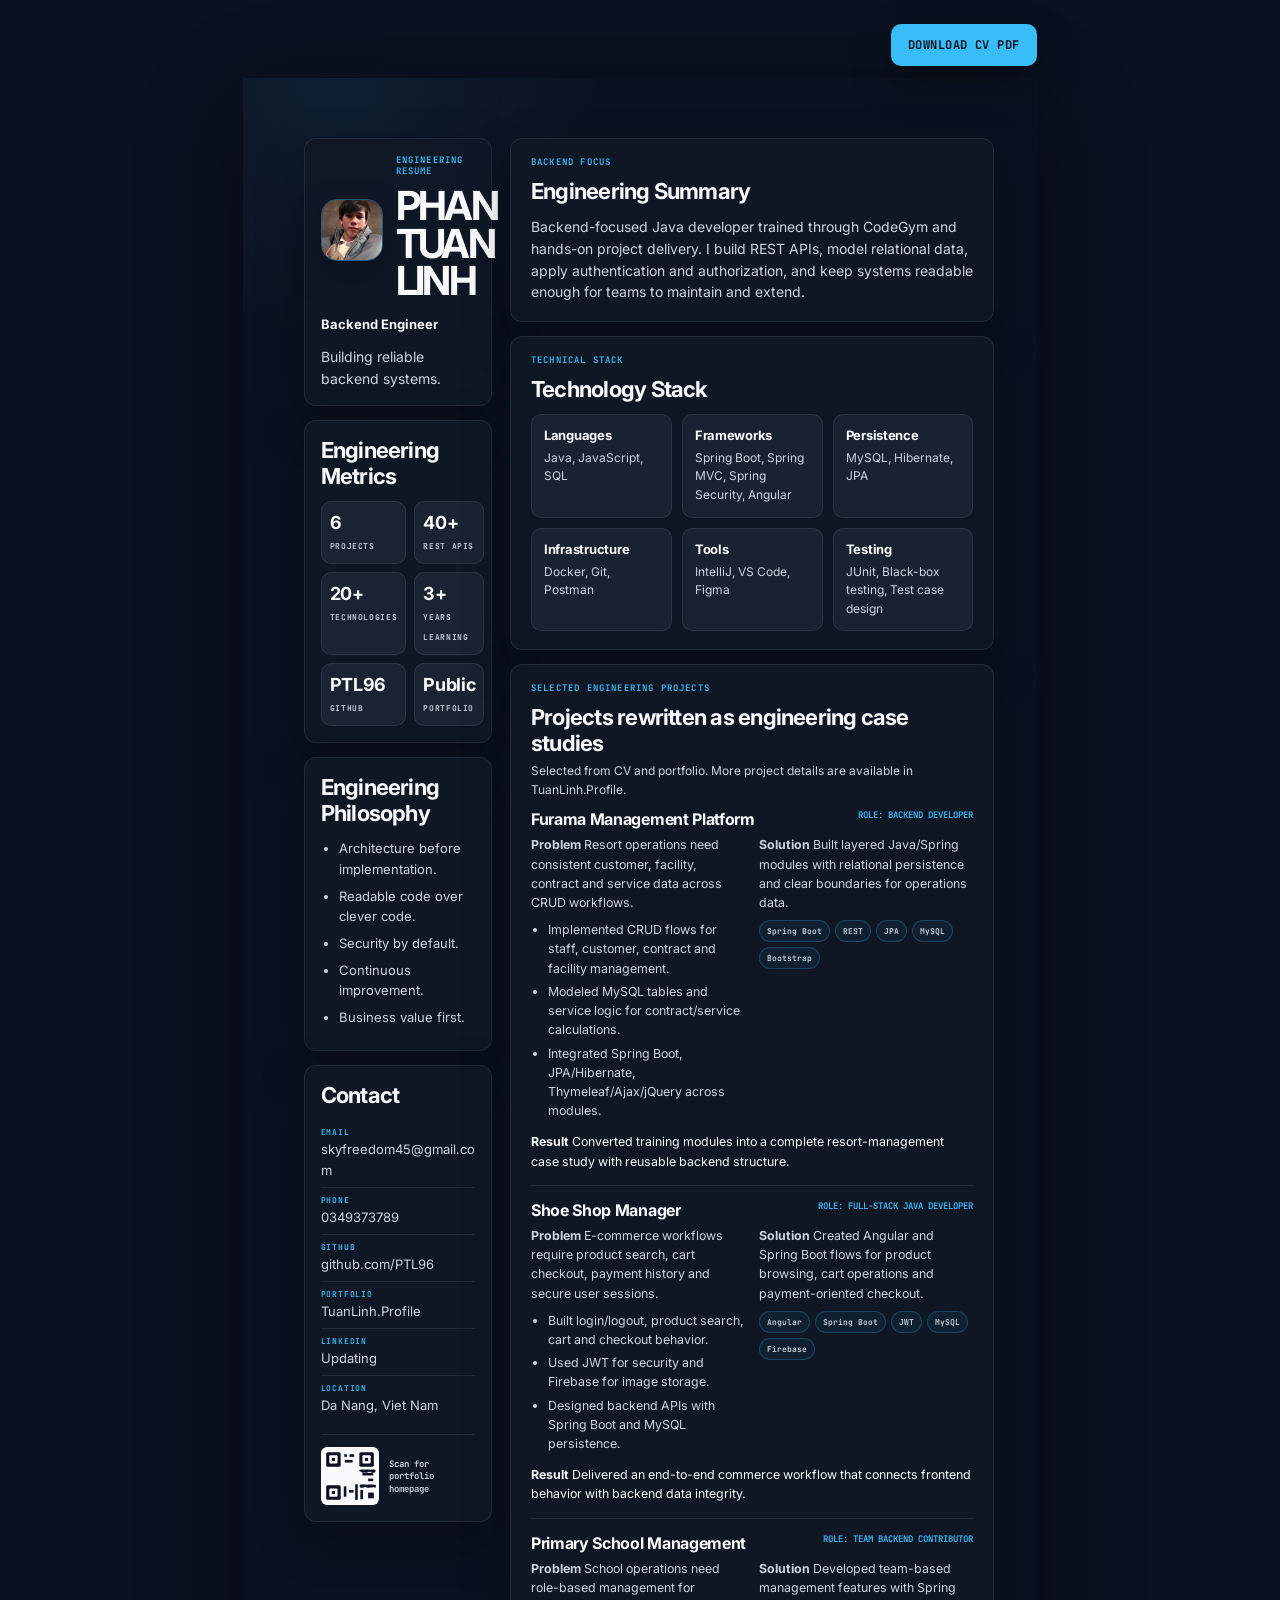
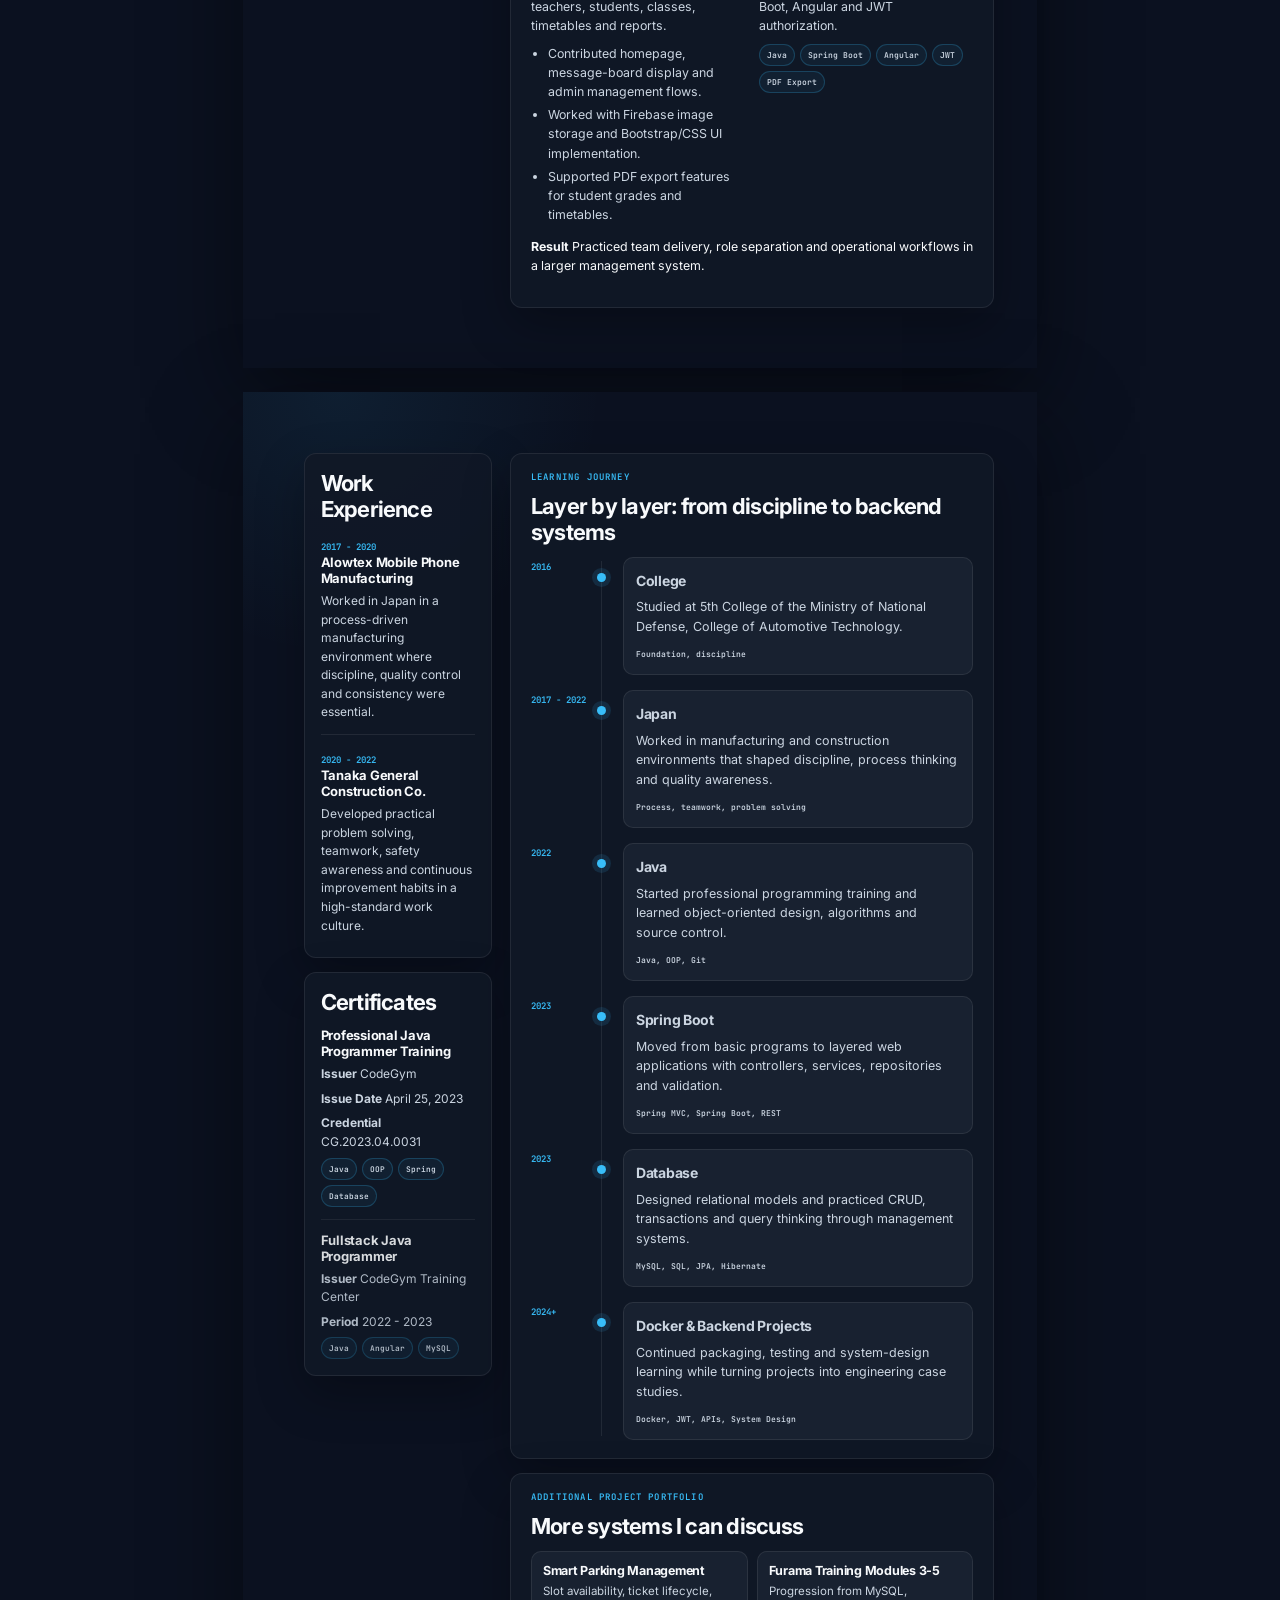
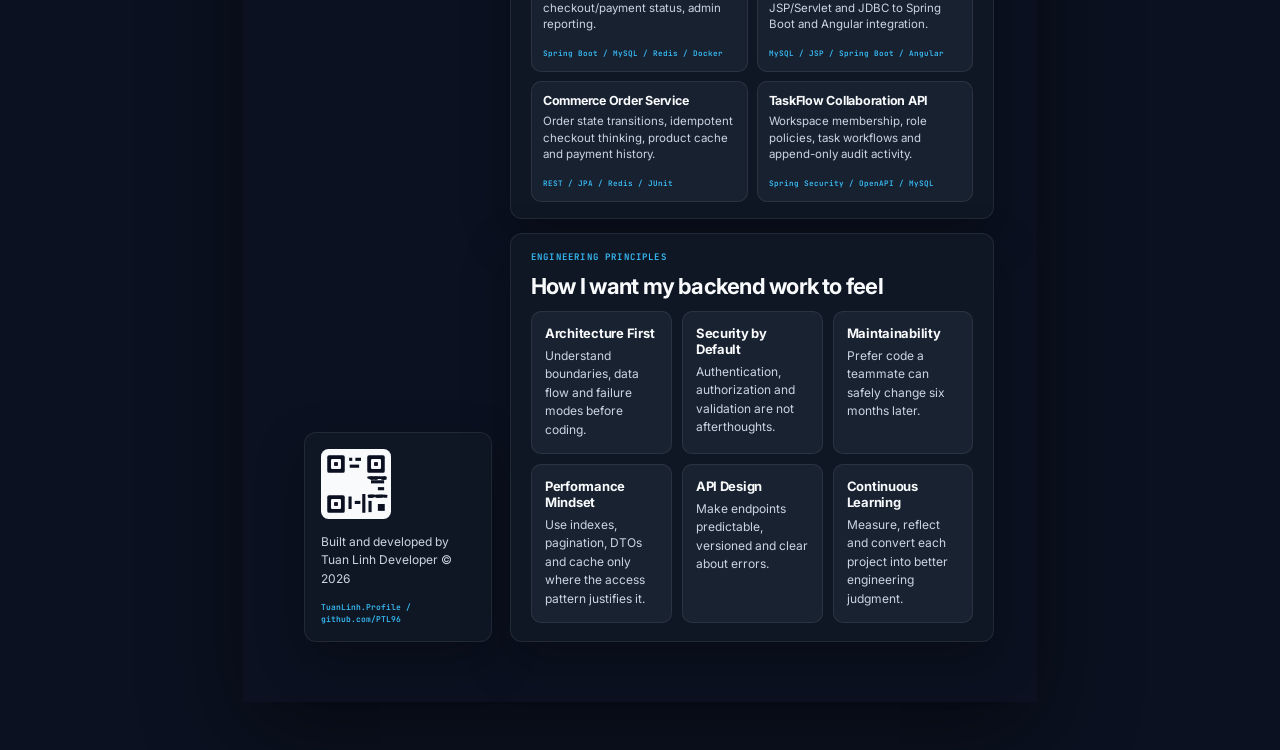
==== resume/index.html @ baba41eb "update" ====
<!doctype html>
<html lang="en">
<head>
  <meta charset="utf-8">
  <meta name="viewport" content="width=device-width, initial-scale=1">
  <title>Phan Tuan Linh - Engineering Resume</title>
  <meta name="description" content="Engineering resume for Phan Tuan Linh, Backend Engineer.">
  <link rel="preconnect" href="https://fonts.googleapis.com">
  <link rel="preconnect" href="https://fonts.gstatic.com" crossorigin>
  <link href="https://fonts.googleapis.com/css2?family=Inter:wght@400;500;600;700;800&family=JetBrains+Mono:wght@500;600&display=swap" rel="stylesheet">
  <link rel="stylesheet" href="resume.css">
  <link rel="stylesheet" href="print.css" media="print">
</head>
<body>
  <div class="resume-actions" aria-label="Resume actions">
    <button class="download-cv-button" type="button" title="Save the full Engineering Resume as PDF" onclick="document.title='Phan-Tuan-Linh-Engineering-Resume'; window.print();">Download CV PDF</button>
  </div>
  <main class="resume" aria-label="Phan Tuan Linh engineering resume">
    <section class="page page-one">
      <aside class="sidebar">
        <header class="identity card hero-card">
          <div class="identity-head">
            <img class="resume-avatar" src="assets/images/phan-tuan-linh-avatar.jpg" alt="Portrait of Phan Tuan Linh">
            <div>
              <p class="eyebrow">Engineering Resume</p>
              <h1>PHAN TUAN LINH</h1>
            </div>
          </div>
          <p class="subtitle">Backend Engineer</p>
          <p class="tagline">Building reliable backend systems.</p>
        </header>

        <section class="card metrics-card" aria-labelledby="metrics-title">
          <h2 id="metrics-title">Engineering Metrics</h2>
          <div class="metrics-grid">
            <div><strong>6</strong><span>Projects</span></div>
            <div><strong>40+</strong><span>REST APIs</span></div>
            <div><strong>20+</strong><span>Technologies</span></div>
            <div><strong>3+</strong><span>Years Learning</span></div>
            <div><strong>PTL96</strong><span>GitHub</span></div>
            <div><strong>Public</strong><span>Portfolio</span></div>
          </div>
        </section>

        <section class="card compact-card" aria-labelledby="philosophy-title">
          <h2 id="philosophy-title">Engineering Philosophy</h2>
          <ul class="clean-list">
            <li>Architecture before implementation.</li>
            <li>Readable code over clever code.</li>
            <li>Security by default.</li>
            <li>Continuous improvement.</li>
            <li>Business value first.</li>
          </ul>
        </section>

        <section class="card contact-card" aria-labelledby="contact-title">
          <h2 id="contact-title">Contact</h2>
          <dl class="contact-list">
            <div><dt>Email</dt><dd>skyfreedom45@gmail.com</dd></div>
            <div><dt>Phone</dt><dd>0349373789</dd></div>
            <div><dt>GitHub</dt><dd>github.com/PTL96</dd></div>
            <div><dt>Portfolio</dt><dd>TuanLinh.Profile</dd></div>
            <div><dt>LinkedIn</dt><dd>Updating</dd></div>
            <div><dt>Location</dt><dd>Da Nang, Viet Nam</dd></div>
          </dl>
          <div class="qr-row">
            <img src="assets/images/portfolio-qr.svg" alt="QR code to portfolio homepage">
            <span>Scan for portfolio homepage</span>
          </div>
        </section>
      </aside>

      <div class="content">
        <section class="panel summary-panel">
          <p class="section-label">Backend Focus</p>
          <h2>Engineering Summary</h2>
          <p>Backend-focused Java developer trained through CodeGym and hands-on project delivery. I build REST APIs, model relational data, apply authentication and authorization, and keep systems readable enough for teams to maintain and extend.</p>
        </section>

        <section class="panel stack-panel" aria-labelledby="stack-title">
          <p class="section-label">Technical Stack</p>
          <h2 id="stack-title">Technology Stack</h2>
          <div class="stack-grid">
            <article><h3>Languages</h3><p>Java, JavaScript, SQL</p></article>
            <article><h3>Frameworks</h3><p>Spring Boot, Spring MVC, Spring Security, Angular</p></article>
            <article><h3>Persistence</h3><p>MySQL, Hibernate, JPA</p></article>
            <article><h3>Infrastructure</h3><p>Docker, Git, Postman</p></article>
            <article><h3>Tools</h3><p>IntelliJ, VS Code, Figma</p></article>
            <article><h3>Testing</h3><p>JUnit, Black-box testing, Test case design</p></article>
          </div>
        </section>

        <section class="panel projects-panel" aria-labelledby="projects-title">
          <p class="section-label">Selected Engineering Projects</p>
          <h2 id="projects-title">Projects rewritten as engineering case studies</h2><p class="project-note">Selected from CV and portfolio. More project details are available in TuanLinh.Profile.</p>

          <article class="project-item">
            <header><h3>Furama Management Platform</h3><span>Role: Backend Developer</span></header>
            <div class="project-body">
              <p><strong>Problem</strong> Resort operations need consistent customer, facility, contract and service data across CRUD workflows.</p>
              <p><strong>Solution</strong> Built layered Java/Spring modules with relational persistence and clear boundaries for operations data.</p>
              <ul>
                <li>Implemented CRUD flows for staff, customer, contract and facility management.</li>
                <li>Modeled MySQL tables and service logic for contract/service calculations.</li>
                <li>Integrated Spring Boot, JPA/Hibernate, Thymeleaf/Ajax/jQuery across modules.</li>
              </ul>
              <div class="architecture"><span>Spring Boot</span><span>REST</span><span>JPA</span><span>MySQL</span><span>Bootstrap</span></div>
              <p class="result"><strong>Result</strong> Converted training modules into a complete resort-management case study with reusable backend structure.</p>
            </div>
          </article>

          <article class="project-item">
            <header><h3>Shoe Shop Manager</h3><span>Role: Full-stack Java Developer</span></header>
            <div class="project-body">
              <p><strong>Problem</strong> E-commerce workflows require product search, cart checkout, payment history and secure user sessions.</p>
              <p><strong>Solution</strong> Created Angular and Spring Boot flows for product browsing, cart operations and payment-oriented checkout.</p>
              <ul>
                <li>Built login/logout, product search, cart and checkout behavior.</li>
                <li>Used JWT for security and Firebase for image storage.</li>
                <li>Designed backend APIs with Spring Boot and MySQL persistence.</li>
              </ul>
              <div class="architecture"><span>Angular</span><span>Spring Boot</span><span>JWT</span><span>MySQL</span><span>Firebase</span></div>
              <p class="result"><strong>Result</strong> Delivered an end-to-end commerce workflow that connects frontend behavior with backend data integrity.</p>
            </div>
          </article>

          <article class="project-item">
            <header><h3>Primary School Management</h3><span>Role: Team Backend Contributor</span></header>
            <div class="project-body">
              <p><strong>Problem</strong> School operations need role-based management for teachers, students, classes, timetables and reports.</p>
              <p><strong>Solution</strong> Developed team-based management features with Spring Boot, Angular and JWT authorization.</p>
              <ul>
                <li>Contributed homepage, message-board display and admin management flows.</li>
                <li>Worked with Firebase image storage and Bootstrap/CSS UI implementation.</li>
                <li>Supported PDF export features for student grades and timetables.</li>
              </ul>
              <div class="architecture"><span>Java</span><span>Spring Boot</span><span>Angular</span><span>JWT</span><span>PDF Export</span></div>
              <p class="result"><strong>Result</strong> Practiced team delivery, role separation and operational workflows in a larger management system.</p>
            </div>
          </article>
        </section>
      </div>
    </section>

    <section class="page page-two">
      <aside class="sidebar">
        <section class="card compact-card">
          <h2>Work Experience</h2>
          <article class="experience-item">
            <time>2017 - 2020</time>
            <h3>Alowtex Mobile Phone Manufacturing</h3>
            <p>Worked in Japan in a process-driven manufacturing environment where discipline, quality control and consistency were essential.</p>
          </article>
          <article class="experience-item">
            <time>2020 - 2022</time>
            <h3>Tanaka General Construction Co.</h3>
            <p>Developed practical problem solving, teamwork, safety awareness and continuous improvement habits in a high-standard work culture.</p>
          </article>
        </section>

        <section class="card compact-card">
          <h2>Certificates</h2>
          <article class="certificate-item">
            <h3>Professional Java Programmer Training</h3>
            <p><strong>Issuer</strong> CodeGym</p>
            <p><strong>Issue Date</strong> April 25, 2023</p>
            <p><strong>Credential</strong> CG.2023.04.0031</p>
            <div class="architecture small"><span>Java</span><span>OOP</span><span>Spring</span><span>Database</span></div>
          </article>
          <article class="certificate-item muted-card">
            <h3>Fullstack Java Programmer</h3>
            <p><strong>Issuer</strong> CodeGym Training Center</p>
            <p><strong>Period</strong> 2022 - 2023</p>
            <div class="architecture small"><span>Java</span><span>Angular</span><span>MySQL</span></div>
          </article>
        </section>

        <section class="card footer-card">
          <img src="assets/images/portfolio-qr.svg" alt="QR code to portfolio homepage">
          <p>Built and developed by Tuan Linh Developer © 2026</p>
          <span>TuanLinh.Profile / github.com/PTL96</span>
        </section>
      </aside>

      <div class="content">
        <section class="panel journey-panel" aria-labelledby="journey-title">
          <p class="section-label">Learning Journey</p>
          <h2 id="journey-title">Layer by layer: from discipline to backend systems</h2>
          <ol class="timeline">
            <li><time>2016</time><div><h3>College</h3><p>Studied at 5th College of the Ministry of National Defense, College of Automotive Technology.</p><span>Foundation, discipline</span></div></li>
            <li><time>2017 - 2022</time><div><h3>Japan</h3><p>Worked in manufacturing and construction environments that shaped discipline, process thinking and quality awareness.</p><span>Process, teamwork, problem solving</span></div></li>
            <li><time>2022</time><div><h3>Java</h3><p>Started professional programming training and learned object-oriented design, algorithms and source control.</p><span>Java, OOP, Git</span></div></li>
            <li><time>2023</time><div><h3>Spring Boot</h3><p>Moved from basic programs to layered web applications with controllers, services, repositories and validation.</p><span>Spring MVC, Spring Boot, REST</span></div></li>
            <li><time>2023</time><div><h3>Database</h3><p>Designed relational models and practiced CRUD, transactions and query thinking through management systems.</p><span>MySQL, SQL, JPA, Hibernate</span></div></li>
            <li><time>2024+</time><div><h3>Docker & Backend Projects</h3><p>Continued packaging, testing and system-design learning while turning projects into engineering case studies.</p><span>Docker, JWT, APIs, System Design</span></div></li>
          </ol>
        </section>

        <section class="panel compact-projects-panel" aria-labelledby="more-projects-title">
          <p class="section-label">Additional Project Portfolio</p>
          <h2 id="more-projects-title">More systems I can discuss</h2>
          <div class="mini-project-grid">
            <article><h3>Smart Parking Management</h3><p>Slot availability, ticket lifecycle, checkout/payment status, admin reporting.</p><span>Spring Boot / MySQL / Redis / Docker</span></article>
            <article><h3>Furama Training Modules 3-5</h3><p>Progression from MySQL, JSP/Servlet and JDBC to Spring Boot and Angular integration.</p><span>MySQL / JSP / Spring Boot / Angular</span></article>
            <article><h3>Commerce Order Service</h3><p>Order state transitions, idempotent checkout thinking, product cache and payment history.</p><span>REST / JPA / Redis / JUnit</span></article>
            <article><h3>TaskFlow Collaboration API</h3><p>Workspace membership, role policies, task workflows and append-only audit activity.</p><span>Spring Security / OpenAPI / MySQL</span></article>
          </div>
        </section>

        <section class="panel principles-panel" aria-labelledby="principles-title">
          <p class="section-label">Engineering Principles</p>
          <h2 id="principles-title">How I want my backend work to feel</h2>
          <div class="principles-grid">
            <article><h3>Architecture First</h3><p>Understand boundaries, data flow and failure modes before coding.</p></article>
            <article><h3>Security by Default</h3><p>Authentication, authorization and validation are not afterthoughts.</p></article>
            <article><h3>Maintainability</h3><p>Prefer code a teammate can safely change six months later.</p></article>
            <article><h3>Performance Mindset</h3><p>Use indexes, pagination, DTOs and cache only where the access pattern justifies it.</p></article>
            <article><h3>API Design</h3><p>Make endpoints predictable, versioned and clear about errors.</p></article>
            <article><h3>Continuous Learning</h3><p>Measure, reflect and convert each project into better engineering judgment.</p></article>
          </div>
        </section>
      </div>
    </section>
  </main>
<script>
  document.addEventListener('keydown', function (event) {
    if (event.key !== 'Escape') return;
    event.preventDefault();
    if (document.referrer && document.referrer !== location.href) {
      history.back();
      return;
    }
    window.location.href = '../index.html';
  });
</script>
</body>
</html>
---- resume/resume.css ----
:root{--bg:#0B1120;--surface:#111827;--card:#1F2937;--text:#F8FAFC;--muted:#CBD5E1;--accent:#38BDF8;--border:rgba(255,255,255,.08);--shadow:0 18px 48px rgba(0,0,0,.28);--radius:12px;--font:Inter,system-ui,sans-serif;--mono:'JetBrains Mono',Consolas,monospace}*{box-sizing:border-box}html{background:var(--bg)}body{margin:0;color:var(--text);background:var(--bg);font-family:var(--font);-webkit-font-smoothing:antialiased}.resume{width:210mm;margin:0 auto;background:var(--bg)}.page{width:210mm;min-height:297mm;display:grid;grid-template-columns:28% 72%;gap:18px;padding:16mm;background:radial-gradient(circle at 12% 0,rgba(56,189,248,.08),transparent 70mm),var(--bg);page-break-after:always}.page-two{page-break-after:auto}.sidebar,.content{display:flex;flex-direction:column;gap:14px}.card,.panel{border:1px solid var(--border);border-radius:var(--radius);background:rgba(17,24,39,.92);box-shadow:var(--shadow)}.card{padding:16px}.panel{padding:18px 20px}h1,h2,h3,p{margin-top:0}h1{margin-bottom:5px;font-size:40px;line-height:.94;letter-spacing:-.065em}h2{margin-bottom:12px;font-size:22px;letter-spacing:-.035em}h3{margin-bottom:6px;font-size:16px;letter-spacing:-.02em}p,li,dd{color:var(--muted);font-size:13px;line-height:1.55}.section-label,.eyebrow{margin-bottom:10px;color:var(--accent);font:600 9px/1.2 var(--mono);letter-spacing:.13em;text-transform:uppercase}.mark{display:grid;place-items:center;width:44px;height:44px;margin-bottom:18px;border:1px solid rgba(56,189,248,.42);border-radius:12px;color:var(--bg);background:var(--accent);font:800 13px var(--mono)}.hero-card{min-height:214px}.subtitle{margin-bottom:12px;color:var(--text);font-weight:700}.tagline{margin:0;color:var(--muted);font-size:14px}.metrics-grid{display:grid;grid-template-columns:1fr 1fr;gap:8px}.metrics-grid div{padding:10px 8px;border:1px solid var(--border);border-radius:10px;background:rgba(31,41,55,.72)}.metrics-grid strong{display:block;color:var(--text);font-size:18px;letter-spacing:-.02em}.metrics-grid span{color:var(--muted);font:600 8px var(--mono);letter-spacing:.08em;text-transform:uppercase}.clean-list{margin:0;padding-left:18px}.clean-list li{margin-bottom:7px}.contact-list{margin:0}.contact-list div{padding:7px 0;border-bottom:1px solid var(--border)}.contact-list div:last-child{border-bottom:0}dt{color:var(--accent);font:600 8px var(--mono);letter-spacing:.1em;text-transform:uppercase}dd{margin:2px 0 0;word-break:break-word}.qr-row{display:flex;align-items:center;gap:10px;margin-top:12px;padding-top:12px;border-top:1px solid var(--border)}.qr-row img{width:58px;height:58px}.qr-row span{color:var(--muted);font:600 9px var(--mono);line-height:1.4}.summary-panel p:last-child{margin-bottom:0;font-size:14px}.stack-grid{display:grid;grid-template-columns:1fr 1fr 1fr;gap:10px}.stack-grid article{min-height:78px;padding:12px;border:1px solid var(--border);border-radius:10px;background:rgba(31,41,55,.66)}.stack-grid h3{font-size:13px}.stack-grid p{margin:0;font-size:12px}.project-item{padding:14px 0;border-top:1px solid var(--border)}.project-item:first-of-type{border-top:0;padding-top:0}.project-item header{display:flex;align-items:flex-start;justify-content:space-between;gap:12px}.project-item header span{flex:0 0 auto;color:var(--accent);font:600 9px var(--mono);text-transform:uppercase}.project-body{display:grid;grid-template-columns:1fr 1fr;gap:8px 14px}.project-body p{margin-bottom:0;font-size:12.4px}.project-body ul{grid-row:span 2;margin:0;padding-left:17px}.project-body li{font-size:12.4px;margin-bottom:4px}.architecture{display:flex;flex-wrap:wrap;gap:5px;align-self:start}.architecture span{padding:5px 7px;border:1px solid rgba(56,189,248,.22);border-radius:999px;color:var(--muted);background:rgba(56,189,248,.06);font:600 8px var(--mono)}.architecture.small span{font-size:7.8px}.result{grid-column:1/-1;color:var(--text)!important}.experience-item,.certificate-item{padding-top:12px;margin-top:12px;border-top:1px solid var(--border)}.experience-item:first-of-type,.certificate-item:first-of-type{padding-top:0;margin-top:0;border-top:0}.experience-item time{color:var(--accent);font:600 9px var(--mono)}.experience-item h3,.certificate-item h3{font-size:13px}.experience-item p,.certificate-item p{margin-bottom:6px;font-size:12px}.muted-card{opacity:.86}.footer-card{margin-top:auto}.footer-card img{width:70px;height:70px;margin-bottom:10px}.footer-card p{font-size:12px}.footer-card span{display:block;color:var(--accent);font:600 8px var(--mono);line-height:1.5}.timeline{position:relative;margin:0;padding:0;list-style:none}.timeline:before{position:absolute;left:70px;top:4px;bottom:4px;width:1px;content:'';background:var(--border)}.timeline li{position:relative;display:grid;grid-template-columns:70px 1fr;gap:22px;padding-bottom:15px}.timeline li:last-child{padding-bottom:0}.timeline time{color:var(--accent);font:600 9px var(--mono);padding-top:4px}.timeline div{position:relative;padding:12px;border:1px solid var(--border);border-radius:10px;background:rgba(31,41,55,.62)}.timeline div:before{position:absolute;left:-27px;top:15px;width:9px;height:9px;border-radius:50%;content:'';background:var(--accent);box-shadow:0 0 0 5px rgba(56,189,248,.12)}.timeline h3{font-size:14px}.timeline p{margin-bottom:6px;font-size:12.5px}.timeline span{color:var(--muted);font:600 8px var(--mono)}.principles-grid{display:grid;grid-template-columns:1fr 1fr 1fr;gap:10px}.principles-grid article{min-height:120px;padding:13px;border:1px solid var(--border);border-radius:10px;background:rgba(31,41,55,.66)}.principles-grid h3{font-size:13px}.principles-grid p{margin:0;font-size:12px}@media screen{body{padding:24px}.page{margin-bottom:24px;box-shadow:0 30px 90px rgba(0,0,0,.45)}}.project-note{margin:-6px 0 10px;color:var(--muted);font-size:12px}.compact-projects-panel{padding-bottom:16px}.mini-project-grid{display:grid;grid-template-columns:1fr 1fr;gap:9px}.mini-project-grid article{padding:11px;border:1px solid var(--border);border-radius:10px;background:rgba(31,41,55,.62)}.mini-project-grid h3{font-size:12.5px;margin-bottom:5px}.mini-project-grid p{font-size:11.5px;margin-bottom:7px;line-height:1.45}.mini-project-grid span{color:var(--accent);font:600 7.6px var(--mono);line-height:1.4}
.resume-actions{position:sticky;top:14px;z-index:50;width:210mm;margin:0 auto 12px;display:flex;justify-content:flex-end;pointer-events:none}.download-cv-button{pointer-events:auto;min-height:42px;padding:0 16px;border:1px solid rgba(56,189,248,.38);border-radius:10px;color:#0B1120;background:#38BDF8;font:700 12px var(--mono);letter-spacing:.04em;text-transform:uppercase;box-shadow:0 16px 40px rgba(0,0,0,.28);cursor:pointer}.download-cv-button:hover{filter:brightness(1.06);transform:translateY(-1px)}.identity-head{display:flex;align-items:flex-start;gap:13px;margin-bottom:10px}.identity-head .eyebrow{margin-top:1px}.mark-logo{flex:0 0 auto;width:56px;height:56px;margin:0;border-radius:14px;font-size:15px;letter-spacing:.03em}.identity-head h1{margin-bottom:4px}@media(max-width:900px){.resume-actions{width:calc(100% - 32px);margin-top:12px}.identity-head{align-items:center}.mark-logo{width:52px;height:52px}}

.resume-avatar{flex:0 0 auto;width:62px;height:62px;margin:0;border:1px solid rgba(56,189,248,.42);border-radius:16px;object-fit:cover;object-position:center 38%;box-shadow:0 14px 34px rgba(0,0,0,.32)}.identity-head{align-items:center}.identity-head .eyebrow{margin-top:0}@media(max-width:900px){.resume-avatar{width:56px;height:56px;border-radius:14px}}
---- resume/print.css ----
@page{size:A4 portrait;margin:0}*{-webkit-print-color-adjust:exact!important;print-color-adjust:exact!important}html,body{width:210mm;background:#0B1120}.resume{width:210mm}.page{width:210mm;height:297mm;min-height:297mm;overflow:hidden;break-after:page}.page-two{break-after:auto}body{padding:0!important}.card,.panel{box-shadow:none}a{color:inherit;text-decoration:none}
.resume-actions{display:none!important}
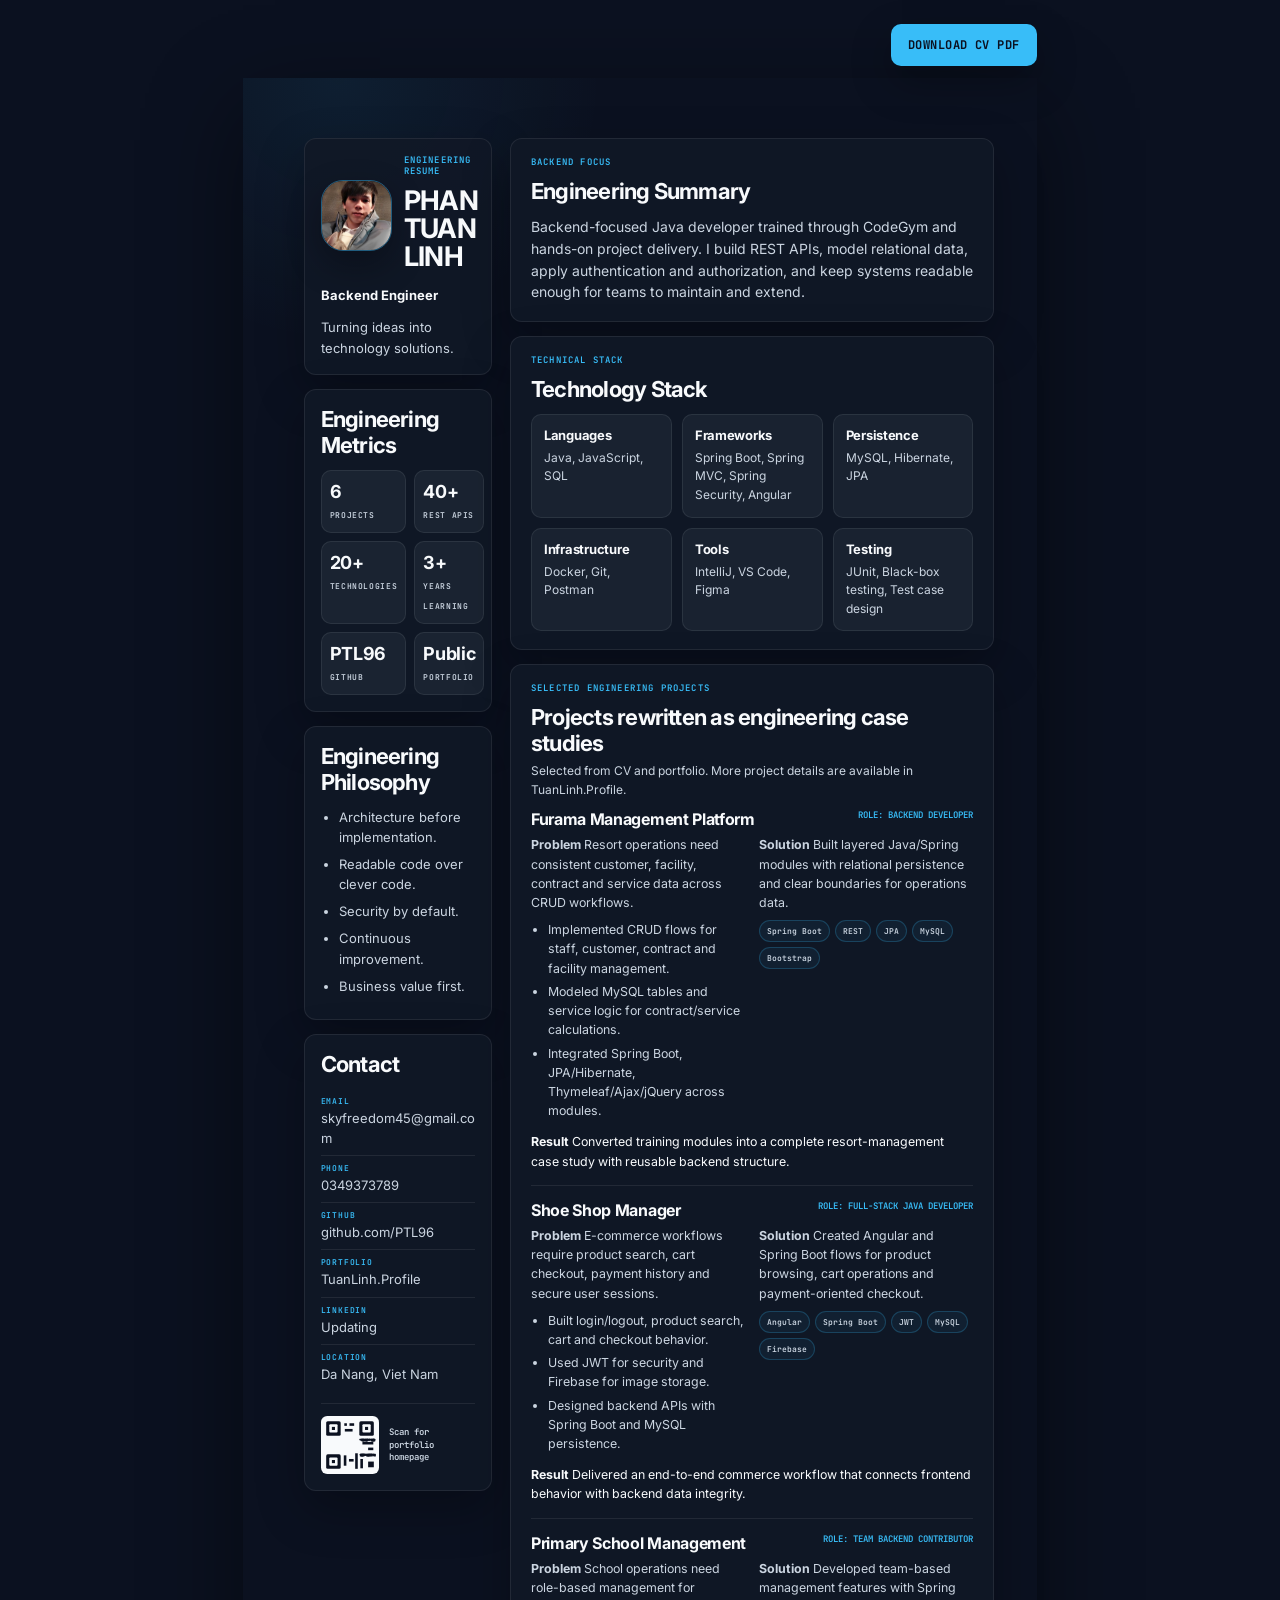
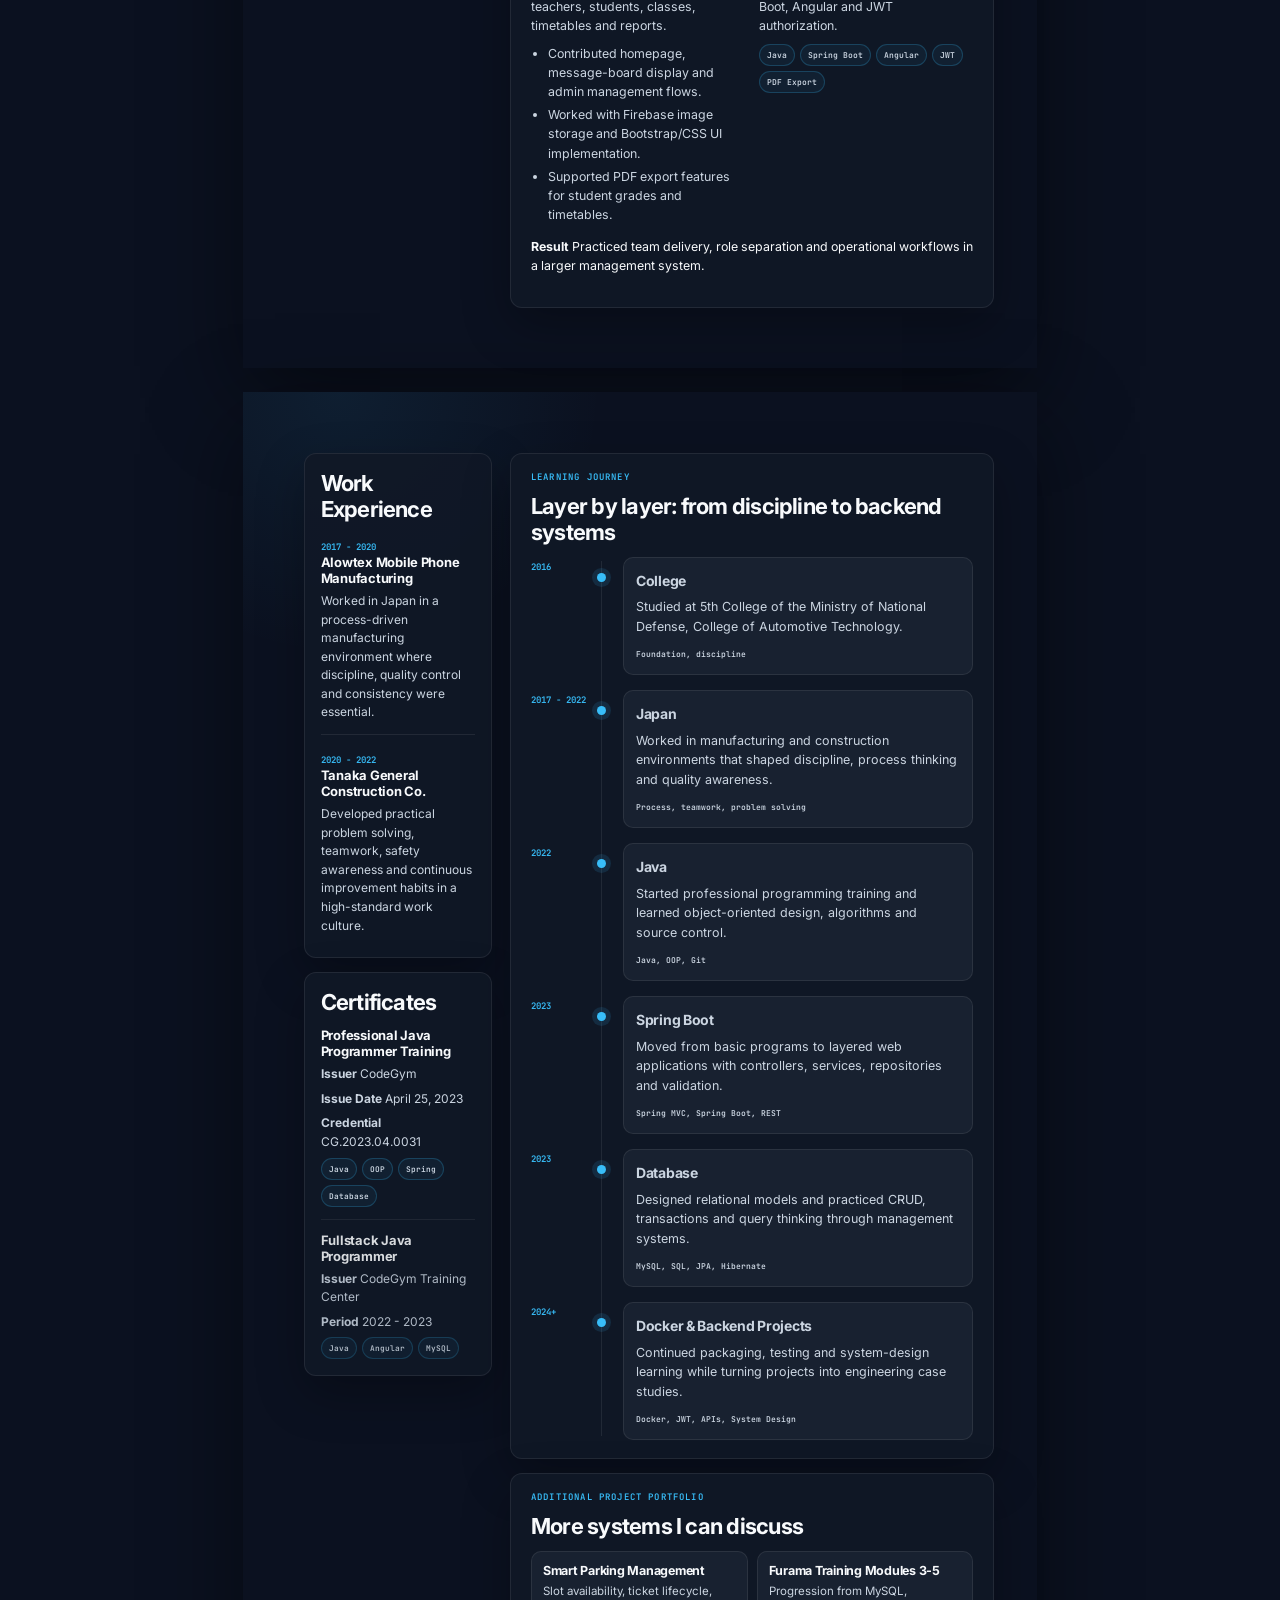
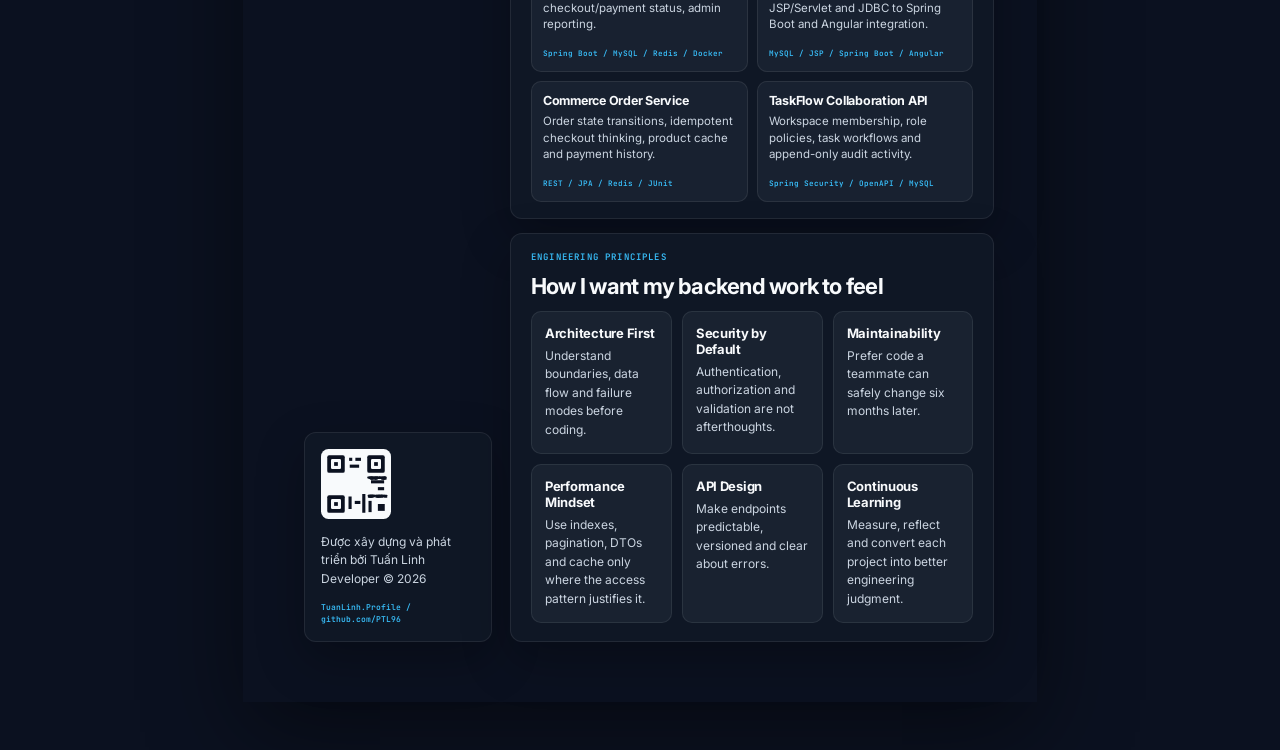
==== commit 2173bcdc: "update" ====
--- a/resume/index.html
+++ b/resume/index.html
@@ -23,11 +23,11 @@
             <img class="resume-avatar" src="assets/images/phan-tuan-linh-avatar.jpg" alt="Portrait of Phan Tuan Linh">
             <div>
               <p class="eyebrow">Engineering Resume</p>
-              <h1>PHAN TUAN LINH</h1>
+              <h1>PHAN TUAN<br>LINH</h1>
             </div>
           </div>
           <p class="subtitle">Backend Engineer</p>
-          <p class="tagline">Building reliable backend systems.</p>
+          <p class="tagline">Turning ideas into technology solutions.</p>
         </header>
 
         <section class="card metrics-card" aria-labelledby="metrics-title">
@@ -177,7 +177,7 @@
 
         <section class="card footer-card">
           <img src="assets/images/portfolio-qr.svg" alt="QR code to portfolio homepage">
-          <p>Built and developed by Tuan Linh Developer © 2026</p>
+          <p>Được xây dựng và phát triển bởi Tuấn Linh Developer © 2026</p>
           <span>TuanLinh.Profile / github.com/PTL96</span>
         </section>
       </aside>
--- a/resume/resume.css
+++ b/resume/resume.css
@@ -2,3 +2,21 @@
 .resume-actions{position:sticky;top:14px;z-index:50;width:210mm;margin:0 auto 12px;display:flex;justify-content:flex-end;pointer-events:none}.download-cv-button{pointer-events:auto;min-height:42px;padding:0 16px;border:1px solid rgba(56,189,248,.38);border-radius:10px;color:#0B1120;background:#38BDF8;font:700 12px var(--mono);letter-spacing:.04em;text-transform:uppercase;box-shadow:0 16px 40px rgba(0,0,0,.28);cursor:pointer}.download-cv-button:hover{filter:brightness(1.06);transform:translateY(-1px)}.identity-head{display:flex;align-items:flex-start;gap:13px;margin-bottom:10px}.identity-head .eyebrow{margin-top:1px}.mark-logo{flex:0 0 auto;width:56px;height:56px;margin:0;border-radius:14px;font-size:15px;letter-spacing:.03em}.identity-head h1{margin-bottom:4px}@media(max-width:900px){.resume-actions{width:calc(100% - 32px);margin-top:12px}.identity-head{align-items:center}.mark-logo{width:52px;height:52px}}
 
 .resume-avatar{flex:0 0 auto;width:62px;height:62px;margin:0;border:1px solid rgba(56,189,248,.42);border-radius:16px;object-fit:cover;object-position:center 38%;box-shadow:0 14px 34px rgba(0,0,0,.32)}.identity-head{align-items:center}.identity-head .eyebrow{margin-top:0}@media(max-width:900px){.resume-avatar{width:56px;height:56px;border-radius:14px}}
+
+
+/* User polish: balanced resume identity. */
+.identity-head{display:grid!important;grid-template-columns:minmax(82px,1fr) minmax(0,1fr);align-items:center;gap:14px}
+.resume-avatar{justify-self:center;width:min(100%,104px)!important;height:auto!important;aspect-ratio:1;border-radius:22px!important}
+.identity-head>div{min-width:0}.identity-head h1{font-size:clamp(27px,3.3vw,34px);line-height:.98;letter-spacing:-.045em;overflow-wrap:anywhere}.hero-card{min-height:auto}.tagline{font-size:13px;line-height:1.55}
+@media(max-width:900px){.identity-head{grid-template-columns:1fr 1fr}.resume-avatar{width:min(100%,96px)!important}.identity-head h1{font-size:30px}}
+@media(max-width:640px){body{padding:0}.resume,.page{width:100%;min-height:auto}.page{display:block;padding:18px}.sidebar,.content{gap:14px}.content{margin-top:14px}.resume-actions{width:calc(100% - 28px)}}
+
+
+/* User polish: resume mobile grids. */
+@media(max-width:640px){.stack-grid,.project-body,.mini-project-grid,.principles-grid{grid-template-columns:1fr!important}.project-item header{display:block}.project-item header span{display:block;margin-top:4px}.timeline li{grid-template-columns:54px 1fr;gap:16px}.timeline:before{left:54px}.timeline div:before{left:-21px}.metrics-grid{grid-template-columns:1fr 1fr}}
+
+
+/* User polish: readable resume name. */
+.identity-head{grid-template-columns:46% 54%!important;gap:12px!important}.identity-head h1{font-size:27px!important;line-height:1.04!important;letter-spacing:-.025em!important;overflow-wrap:normal!important;word-break:normal!important}.resume-avatar{width:min(100%,92px)!important}.tagline{color:var(--muted);font-size:13px;line-height:1.55}
+@media(max-width:900px){.identity-head h1{font-size:26px!important}.resume-avatar{width:min(100%,88px)!important}}
+@media(max-width:640px){.identity-head{grid-template-columns:46% 54%!important}.identity-head h1{font-size:25px!important}.resume-avatar{width:min(100%,86px)!important}}
